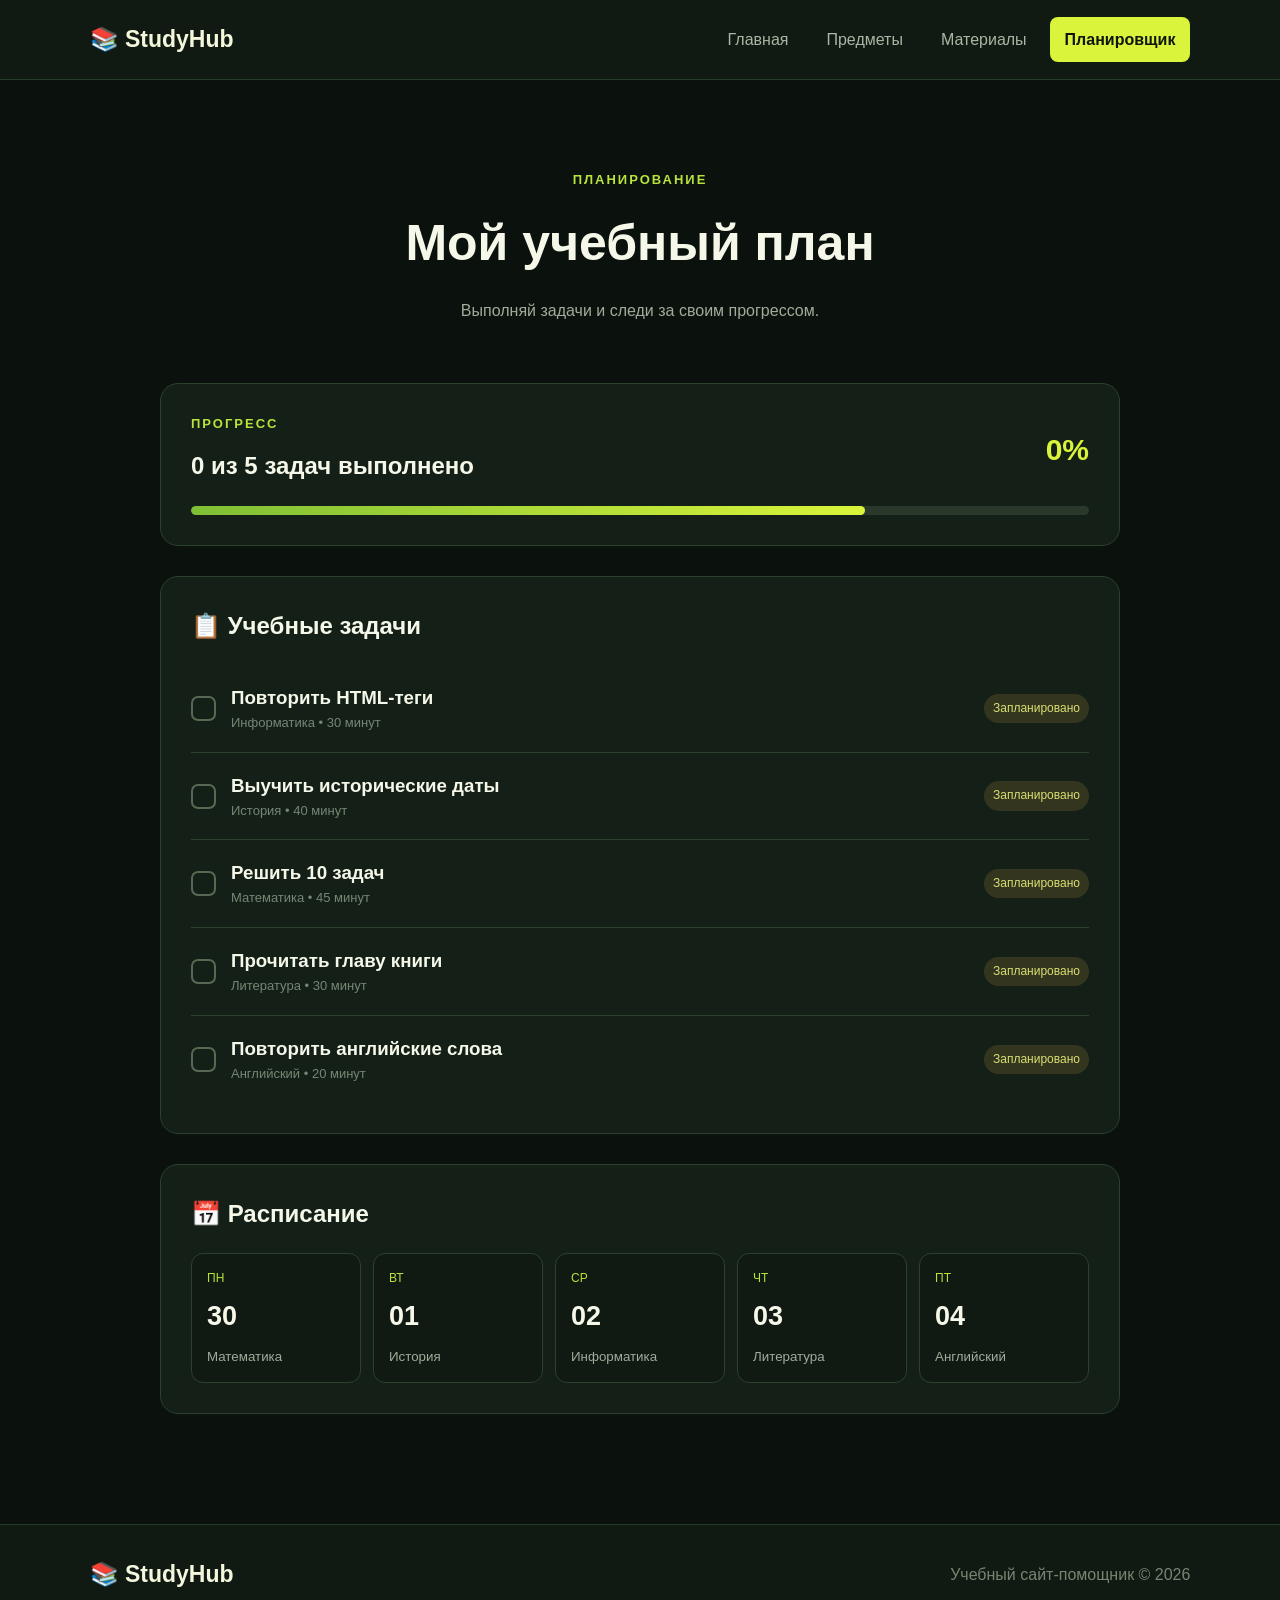
==== planner.html @ 67f16435 "Add files via upload" ====
<!DOCTYPE html>
<html lang="ru">

<head>

    <meta charset="UTF-8">

    <meta name="viewport"
          content="width=device-width, initial-scale=1.0">

    <title>StudyHub — Планировщик</title>

    <link rel="stylesheet" href="css/style.css">

</head>


<body>

<header class="header">

    <a href="index.html" class="logo">
        📚 StudyHub
    </a>

    <nav class="nav">

        <a href="index.html">
            Главная
        </a>

        <a href="subjects.html">
            Предметы
        </a>

        <a href="materials.html">
            Материалы
        </a>

        <a href="planner.html" class="active">
            Планировщик
        </a>

    </nav>

</header>


<main>

<section class="page-header">

    <p class="small-title">
        ПЛАНИРОВАНИЕ
    </p>

    <h1>
        Мой учебный план
    </h1>

    <p>
        Выполняй задачи и следи за своим прогрессом.
    </p>

</section>


<section class="planner">


    <div class="planner-progress">

        <div class="progress-header">

            <div>
                <p class="small-title">
                    ПРОГРЕСС
                </p>

                <h2>
                    0 из 5 задач выполнено
                </h2>
            </div>

            <strong class="percent">
                0%
            </strong>

        </div>

        <div class="progress">
            <div></div>
        </div>

    </div>


    <div class="tasks">

        <h2>
            📋 Учебные задачи
        </h2>


        <div class="task">

            <button class="checkbox"></button>

            <div class="task-info">

                <h3>
                    Повторить HTML-теги
                </h3>

                <p>
                    Информатика • 30 минут
                </p>

            </div>

            <span class="todo">
                Запланировано
            </span>

        </div>


        <div class="task">

            <button class="checkbox"></button>

            <div class="task-info">

                <h3>
                    Выучить исторические даты
                </h3>

                <p>
                    История • 40 минут
                </p>

            </div>

            <span class="todo">
                Запланировано
            </span>

        </div>


        <div class="task">

            <button class="checkbox"></button>

            <div class="task-info">

                <h3>
                    Решить 10 задач
                </h3>

                <p>
                    Математика • 45 минут
                </p>

            </div>

            <span class="todo">
                Запланировано
            </span>

        </div>


        <div class="task">

            <button class="checkbox"></button>

            <div class="task-info">

                <h3>
                    Прочитать главу книги
                </h3>

                <p>
                    Литература • 30 минут
                </p>

            </div>

            <span class="todo">
                Запланировано
            </span>

        </div>


        <div class="task">

            <button class="checkbox"></button>

            <div class="task-info">

                <h3>
                    Повторить английские слова
                </h3>

                <p>
                    Английский • 20 минут
                </p>

            </div>

            <span class="todo">
                Запланировано
            </span>

        </div>

    </div>


    <div class="schedule">

        <h2>
            📅 Расписание
        </h2>

        <div class="schedule-grid">

            <div class="day">
                <span>ПН</span>
                <strong>30</strong>
                <small>Математика</small>
            </div>

            <div class="day">
                <span>ВТ</span>
                <strong>01</strong>
                <small>История</small>
            </div>

            <div class="day">
                <span>СР</span>
                <strong>02</strong>
                <small>Информатика</small>
            </div>

            <div class="day">
                <span>ЧТ</span>
                <strong>03</strong>
                <small>Литература</small>
            </div>

            <div class="day">
                <span>ПТ</span>
                <strong>04</strong>
                <small>Английский</small>
            </div>

        </div>

    </div>

</section>

</main>


<footer class="footer">

    <div class="logo">
        📚 StudyHub
    </div>

    <p>
        Учебный сайт-помощник © 2026
    </p>

</footer>


<script src="js/script.js"></script>

</body>
</html>
---- css/style.css ----
* {
    margin: 0;
    padding: 0;
    box-sizing: border-box;
}

html {
    scroll-behavior: smooth;
}

body {
    font-family: Arial, Helvetica, sans-serif;
    background: #0b120d;
    color: #f5f7e8;
    line-height: 1.6;
    transition: opacity 0.3s;
}

a {
    color: inherit;
}

button {
    font-family: inherit;
}


/* =========================
   HEADER
========================= */

.header {
    min-height: 80px;
    padding: 0 7%;
    display: flex;
    align-items: center;
    justify-content: space-between;

    background: #101a12;
    border-bottom: 1px solid #263c28;

    position: sticky;
    top: 0;
    z-index: 100;
}

.logo {
    text-decoration: none;
    font-size: 23px;
    font-weight: bold;
    color: #f4f7dc;

    transition: 0.3s;
}

.logo:hover {
    color: #d9f43a;
    transform: scale(1.05);
}

.nav {
    display: flex;
    gap: 8px;
}

.nav a {
    text-decoration: none;
    color: #aab6a5;
    padding: 10px 15px;
    border-radius: 8px;
    transition: 0.3s;
}

.nav a:hover {
    color: #ffffff;
    background: #1c2c1e;
}

.nav a.active {
    color: #10150e;
    background: #d9f43a;
    font-weight: bold;
}


/* =========================
   HERO
========================= */

.hero {
    min-height: 650px;
    padding: 80px 7%;

    display: flex;
    align-items: center;
    justify-content: space-between;
    gap: 60px;

    background:
        radial-gradient(
            circle at 15% 30%,
            rgba(164, 210, 40, 0.16),
            transparent 35%
        ),
        radial-gradient(
            circle at 90% 70%,
            rgba(34, 197, 94, 0.10),
            transparent 35%
        );
}

.hero-text {
    max-width: 650px;
}

.small-title {
    color: #b8e33d;
    font-size: 13px;
    font-weight: bold;
    letter-spacing: 2px;
    margin-bottom: 12px;
}

.hero h1 {
    font-size: clamp(45px, 6vw, 75px);
    line-height: 1.05;
    margin-bottom: 25px;
}

.hero h1 span {
    color: #d9f43a;
}

.hero-description {
    color: #aab6a5;
    font-size: 18px;
    margin-bottom: 30px;
    max-width: 570px;
}

.buttons {
    display: flex;
    gap: 15px;
    flex-wrap: wrap;
}

.btn {
    display: inline-block;
    padding: 14px 24px;

    border-radius: 10px;

    background: #b8d92f;
    color: #11170d;

    text-decoration: none;
    font-weight: bold;

    transition: 0.3s;

    box-shadow:
        0 8px 25px rgba(184, 217, 47, 0.15);
}

.btn:hover {
    background: #d9f43a;
    transform: translateY(-4px);

    box-shadow:
        0 12px 35px rgba(184, 217, 47, 0.3);
}

.btn.outline {
    background: transparent;
    color: #d9f43a;

    border: 1px solid #536b35;
}

.btn.outline:hover {
    background: #192719;
    border-color: #b8d92f;
}


/* =========================
   HERO CARD
========================= */

.hero-card {
    width: 340px;
    padding: 35px;

    background: #142017;

    border: 1px solid #304b30;
    border-radius: 20px;

    transition: 0.4s;
}

.hero-card:hover {
    transform: translateY(-10px) rotate(1deg);

    border-color: #b8d92f;

    box-shadow:
        0 20px 50px rgba(130, 180, 40, 0.14);
}

.hero-icon {
    width: 70px;
    height: 70px;

    display: flex;
    align-items: center;
    justify-content: center;

    font-size: 35px;

    background: #263c1d;

    border: 1px solid #526c2c;

    border-radius: 15px;

    margin-bottom: 25px;
}

.hero-card p {
    color: #9fac9b;
    margin: 10px 0 25px;
}


/* =========================
   PROGRESS
========================= */

.progress-info {
    display: flex;
    justify-content: space-between;

    color: #aab6a5;

    font-size: 14px;

    margin-bottom: 7px;
}

.progress {
    width: 100%;
    height: 9px;

    background: #29382a;

    border-radius: 20px;
    overflow: hidden;
}

.progress div {
    width: 75%;
    height: 100%;

    background:
        linear-gradient(
            90deg,
            #7fbf35,
            #d9f43a
        );

    border-radius: 20px;

    transition: width 0.5s ease;
}


/* =========================
   SECTIONS
========================= */

.section {
    min-height: calc(100vh - 80px);

    
}

.section-title {
    margin-bottom: 40px;
}

.section-title h2 {
    font-size: 36px;
}

.cards {
    display: grid;
    grid-template-columns: repeat(3, 1fr);
    gap: 25px;
}

.card {
    padding: 30px;

    background: #142017;

    border: 1px solid #2b412e;
    border-radius: 16px;

    transition: 0.4s;

    position: relative;
    overflow: hidden;
}

.card:hover {
    transform: translateY(-10px);

    border-color: #9ec52d;

    box-shadow:
        0 20px 40px rgba(123, 170, 35, 0.12);
}

.card-icon {
    font-size: 35px;
    margin-bottom: 15px;
}

.card h3 {
    margin-bottom: 10px;
}

.card p {
    color: #9fac9b;
    margin-bottom: 20px;
}

.card a {
    color: #d9f43a;
    text-decoration: none;
    font-weight: bold;
}


/* =========================
   QUOTE
========================= */

.quote {
    margin: 0 7% 80px;

    padding: 35px;

    display: flex;
    align-items: center;
    gap: 25px;

    background:
        linear-gradient(
            120deg,
            #182417,
            #102016
        );

    border: 1px solid #3d5729;

    border-radius: 18px;
}

.quote span {
    font-size: 40px;
}

.quote p {
    color: #9fac9b;
}


/* =========================
   PAGE HEADER
========================= */

.page-header {
    text-align: center;

    padding: 90px 20px 60px;
}

.page-header h1 {
    font-size: 50px;
    margin-bottom: 15px;
}

.page-header > p:last-child {
    color: #9fac9b;
}


/* =========================
   SUBJECTS
========================= */

.subjects {
    padding: 0 7% 80px;

    display: grid;

    grid-template-columns: repeat(3, 1fr);

    gap: 25px;
}

.subject-card {
    padding: 30px;

    background: #142017;

    border: 1px solid #2b412e;

    border-radius: 18px;

    transition: 0.4s;

    position: relative;

    overflow: hidden;
}

.subject-card::before,
.material-card::before,
.card::before {
    content: "";

    position: absolute;

    width: 100px;
    height: 200%;

    background: rgba(220, 255, 100, 0.04);

    top: -50%;
    left: -150px;

    transform: rotate(25deg);

    transition: 0.7s;
}

.subject-card:hover::before,
.material-card:hover::before,
.card:hover::before {
    left: 120%;
}

.subject-card:hover {
    transform: translateY(-8px);

    border-color: #9ec52d;
}

.subject-icon {
    width: 65px;
    height: 65px;

    display: flex;
    align-items: center;
    justify-content: center;

    border-radius: 14px;

    font-size: 27px;
    font-weight: bold;

    margin-bottom: 20px;
}

.math {
    background: #33451c;
    color: #d9f43a;
}

.history {
    background: #49391a;
    color: #f5d85a;
}

.code {
    background: #153d2a;
    color: #4ade80;
}

.literature {
    background: #40351b;
    color: #e9e75a;
}

.english {
    background: #25401f;
    color: #a3e635;
}

.science {
    background: #173d2c;
    color: #86efac;
}

.subject-card p {
    color: #9fac9b;
    margin: 10px 0 20px;
}

.subject-card ul {
    list-style: none;
    margin-bottom: 25px;
}

.subject-card li {
    color: #b7c2b1;
    margin: 5px 0;
}

.subject-card li::before {
    content: "✓";
    color: #d9f43a;
    margin-right: 8px;
}

.subject-button {
    width: 100%;

    border: none;

    padding: 12px;

    border-radius: 9px;

    background: #b8d92f;

    color: #10150e;

    font-weight: bold;

    cursor: pointer;

    transition: 0.3s;
}

.subject-button:hover {
    background: #d9f43a;

    transform: scale(1.03);

    box-shadow:
        0 8px 25px rgba(184, 217, 47, 0.2);
}


/* =========================
   MATERIALS
========================= */

.materials {
    padding: 0 7% 80px;

    display: grid;

    grid-template-columns: repeat(3, 1fr);

    gap: 25px;
}

.material-card {
    padding: 28px;

    background: #142017;

    border: 1px solid #2b412e;

    border-radius: 16px;

    position: relative;

    overflow: hidden;

    transition: 0.4s;
}

.material-card:hover {
    transform: translateY(-8px);

    border-color: #9ec52d;
}

.material-top {
    display: flex;

    align-items: center;

    justify-content: space-between;

    margin-bottom: 25px;
}

.material-top span {
    font-size: 32px;
}

.material-top small {
    padding: 5px 10px;

    background: #30421c;

    color: #d9f43a;

    border-radius: 20px;
}

.material-card p {
    color: #9fac9b;

    margin: 10px 0 25px;
}

.material-button {
    border: none;

    background: none;

    color: #d9f43a;

    font-weight: bold;

    cursor: pointer;

    font-size: 15px;

    transition: 0.3s;
}

.material-button:hover {
    color: #f1ff75;

    transform: translateX(5px);
}


/* =========================
   PLANNER
========================= */

.planner {
    max-width: 1000px;

    margin: auto;

    padding: 0 20px 80px;
}

.planner-progress,
.tasks,
.schedule {
    background: #142017;

    border: 1px solid #2b412e;

    border-radius: 18px;

    padding: 30px;

    margin-bottom: 30px;
}

.progress-header {
    display: flex;

    justify-content: space-between;

    align-items: center;

    margin-bottom: 20px;
}

.percent {
    color: #d9f43a;

    font-size: 30px;
}

.tasks h2,
.schedule h2 {
    margin-bottom: 20px;
}

.task {
    display: flex;

    align-items: center;

    gap: 15px;

    padding: 18px 0;

    border-bottom: 1px solid #2b412e;
}

.task:last-child {
    border-bottom: none;
}

.checkbox {
    width: 25px;
    height: 25px;

    flex-shrink: 0;

    border: 2px solid #586953;

    border-radius: 7px;

    background: transparent;

    color: #10150e;

    cursor: pointer;

    transition: 0.3s;
}

.checkbox:hover {
    border-color: #b8d92f;
}

.task-info {
    flex: 1;
}

.task-info p {
    color: #778574;

    font-size: 13px;
}

.todo,
.done {
    padding: 5px 9px;

    border-radius: 20px;

    font-size: 12px;
}

.todo {
    background: #34351e;

    color: #d9df73;
}

.done {
    background: #19452d;

    color: #6ee7a0;
}

.task.completed .checkbox {
    background: #b8d92f;

    border-color: #b8d92f;
}

.task.completed .task-info h3 {
    text-decoration: line-through;

    color: #778574;
}


/* =========================
   SCHEDULE
========================= */

.schedule-grid {
    display: grid;

    grid-template-columns: repeat(5, 1fr);

    gap: 12px;
}

.day {
    min-height: 130px;

    padding: 15px;

    display: flex;

    flex-direction: column;

    justify-content: space-between;

    background: #101a12;

    border: 1px solid #2b412e;

    border-radius: 12px;

    transition: 0.3s;
}

.day:hover {
    border-color: #b8d92f;

    transform: translateY(-4px);

    background: #182519;
}

.day span {
    color: #b8e33d;

    font-size: 12px;
}

.day strong {
    font-size: 27px;
}

.day small {
    color: #9fac9b;
}


/* =========================
   MODAL
========================= */

.modal {
    position: fixed;

    inset: 0;

    background: rgba(4, 10, 5, 0.78);

    backdrop-filter: blur(8px);

    display: flex;

    align-items: center;

    justify-content: center;

    padding: 20px;

    z-index: 1000;

    opacity: 0;

    visibility: hidden;

    transition: 0.3s;
}

.modal.show {
    opacity: 1;

    visibility: visible;
}

.modal-content {
    width: 100%;

    max-width: 500px;

    padding: 35px;

    background: #142017;

    border: 1px solid #b8d92f;

    border-radius: 20px;

    position: relative;

    transform: scale(0.8);

    transition: 0.3s;

    box-shadow:
        0 20px 70px rgba(140, 190, 40, 0.2);
}

.modal.show .modal-content {
    transform: scale(1);
}

.close {
    position: absolute;

    right: 15px;
    top: 15px;

    width: 35px;
    height: 35px;

    border: none;

    border-radius: 50%;

    background: #29382a;

    color: white;

    font-size: 22px;

    cursor: pointer;

    transition: 0.3s;
}

.close:hover {
    background: #b8d92f;

    color: #11170d;

    transform: rotate(90deg);
}

.modal-content h2 {
    margin-bottom: 15px;

    color: #d9f43a;
}

.modal-content p {
    color: #aab6a5;
}

.modal-tip {
    margin-top: 20px;

    padding: 15px;

    border-left: 3px solid #d9f43a;

    background: #101a12;

    border-radius: 8px;
}


/* =========================
   FOOTER
========================= */

.footer {
    min-height: 100px;

    padding: 30px 7%;

    display: flex;

    align-items: center;

    justify-content: space-between;

    background: #101a12;

    border-top: 1px solid #263c28;
}

.footer p {
    color: #778574;
}


/* =========================
   ANIMATION
========================= */

.animate {
    opacity: 0;

    transform: translateY(40px);

    transition: 0.7s ease;
}

.animate.show {
    opacity: 1;

    transform: translateY(0);
}

.button-click {
    transform: scale(0.94) !important;
}


/* =========================
   MOBILE
========================= */

@media (max-width: 900px) {

    .header {
        flex-direction: column;

        gap: 15px;

        padding: 20px;
    }

    .nav {
        flex-wrap: wrap;

        justify-content: center;
    }

    .hero {
        flex-direction: column;

        text-align: center;
    }

    .hero-description {
        margin-left: auto;

        margin-right: auto;
    }

    .buttons {
        justify-content: center;
    }

    .cards {
        grid-template-columns: 1fr;
    }

    .subjects {
        grid-template-columns: repeat(2, 1fr);
    }

    .materials {
        grid-template-columns: repeat(2, 1fr);
    }
}


@media (max-width: 600px) {

    .hero {
        padding: 60px 5%;
    }

    .hero-card {
        width: 100%;
    }

    .hero h1 {
        font-size: 42px;
    }

    .page-header h1 {
        font-size: 38px;
    }

    .subjects,
    .materials {
        grid-template-columns: 1fr;

        padding-left: 5%;
        padding-right: 5%;
    }

    .schedule-grid {
        grid-template-columns: 1fr;
    }

    .task {
        align-items: flex-start;
    }

    .todo,
    .done {
        display: none;
    }

    .quote {
        margin-left: 5%;
        margin-right: 5%;
    }

    .footer {
        flex-direction: column;

        gap: 15px;

        text-align: center;
    }
}
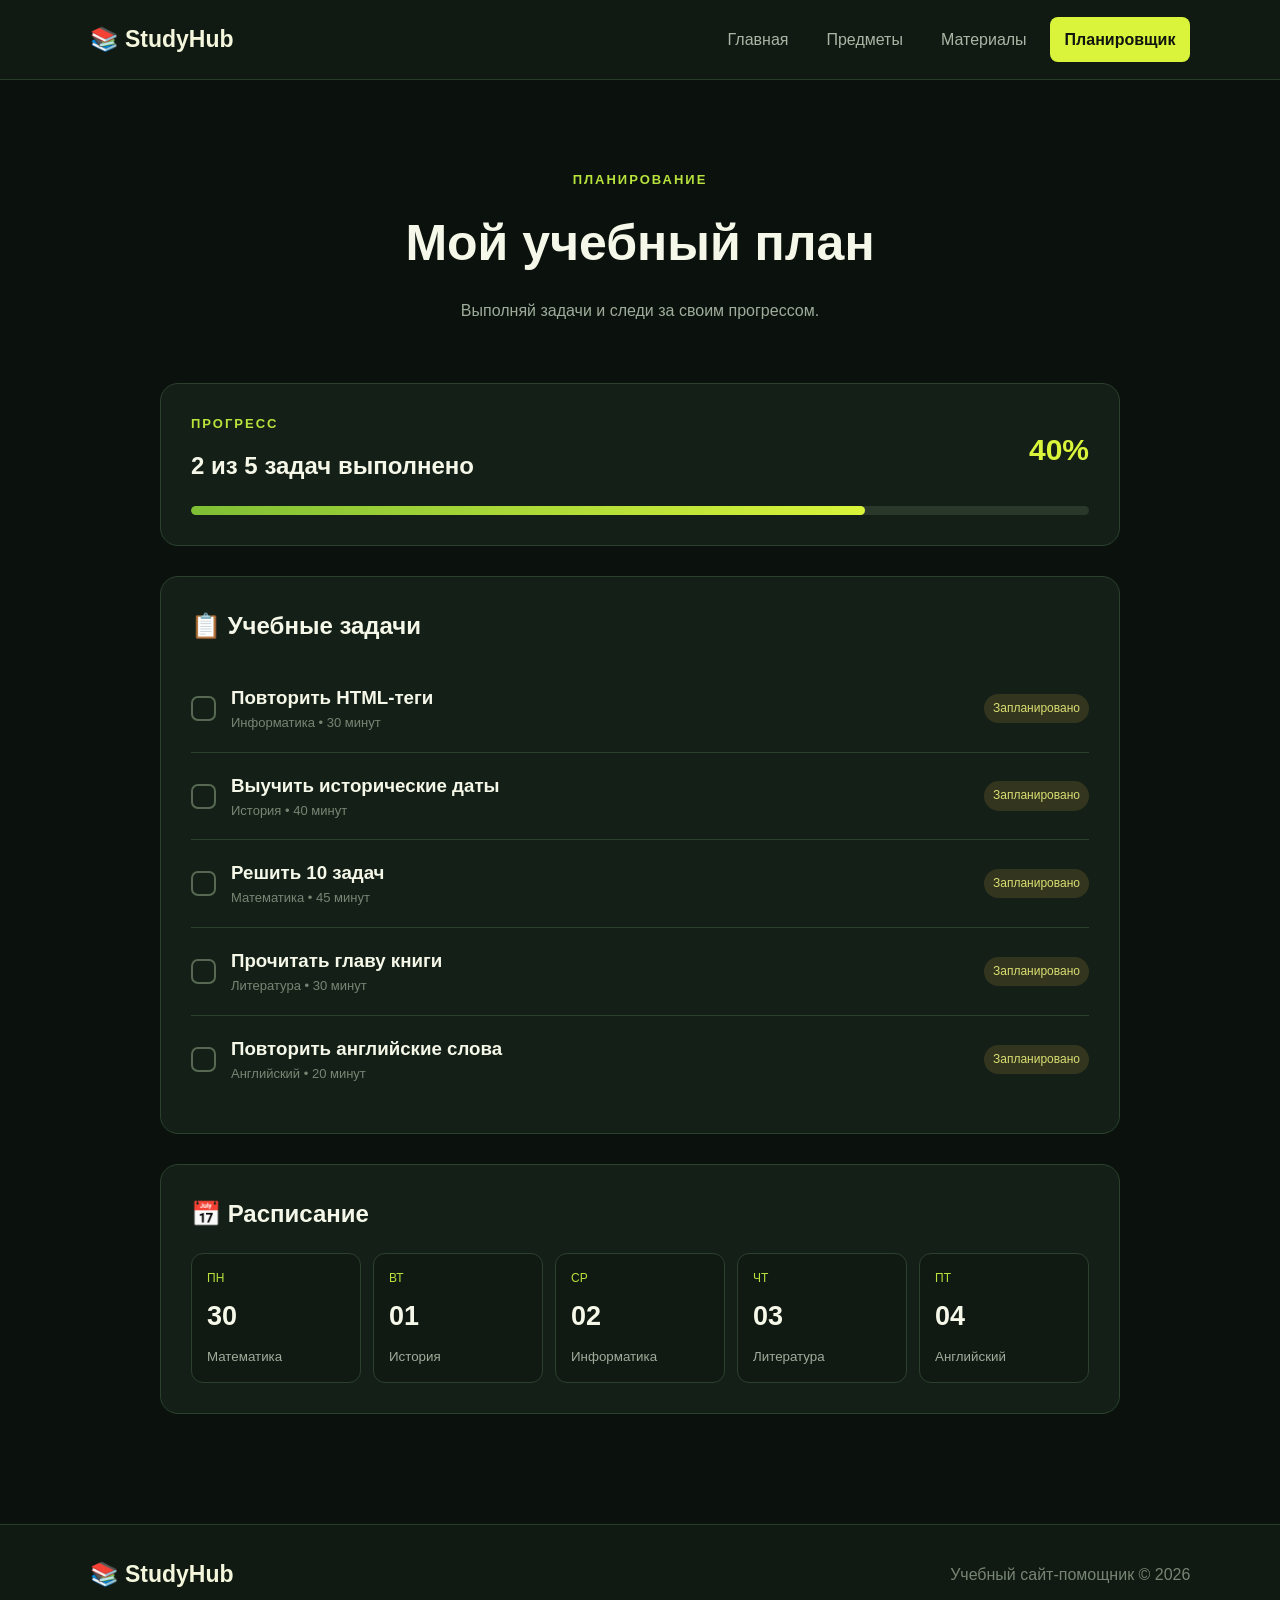
==== commit d9428525: "Update planner.html" ====
--- a/planner.html
+++ b/planner.html
@@ -78,12 +78,12 @@
                 </p>
 
                 <h2>
-                    0 из 5 задач выполнено
+                    2 из 5 задач выполнено
                 </h2>
             </div>
 
             <strong class="percent">
-                0%
+                40%
             </strong>
 
         </div>
@@ -282,4 +282,4 @@
 <script src="js/script.js"></script>
 
 </body>
-</html>+</html>
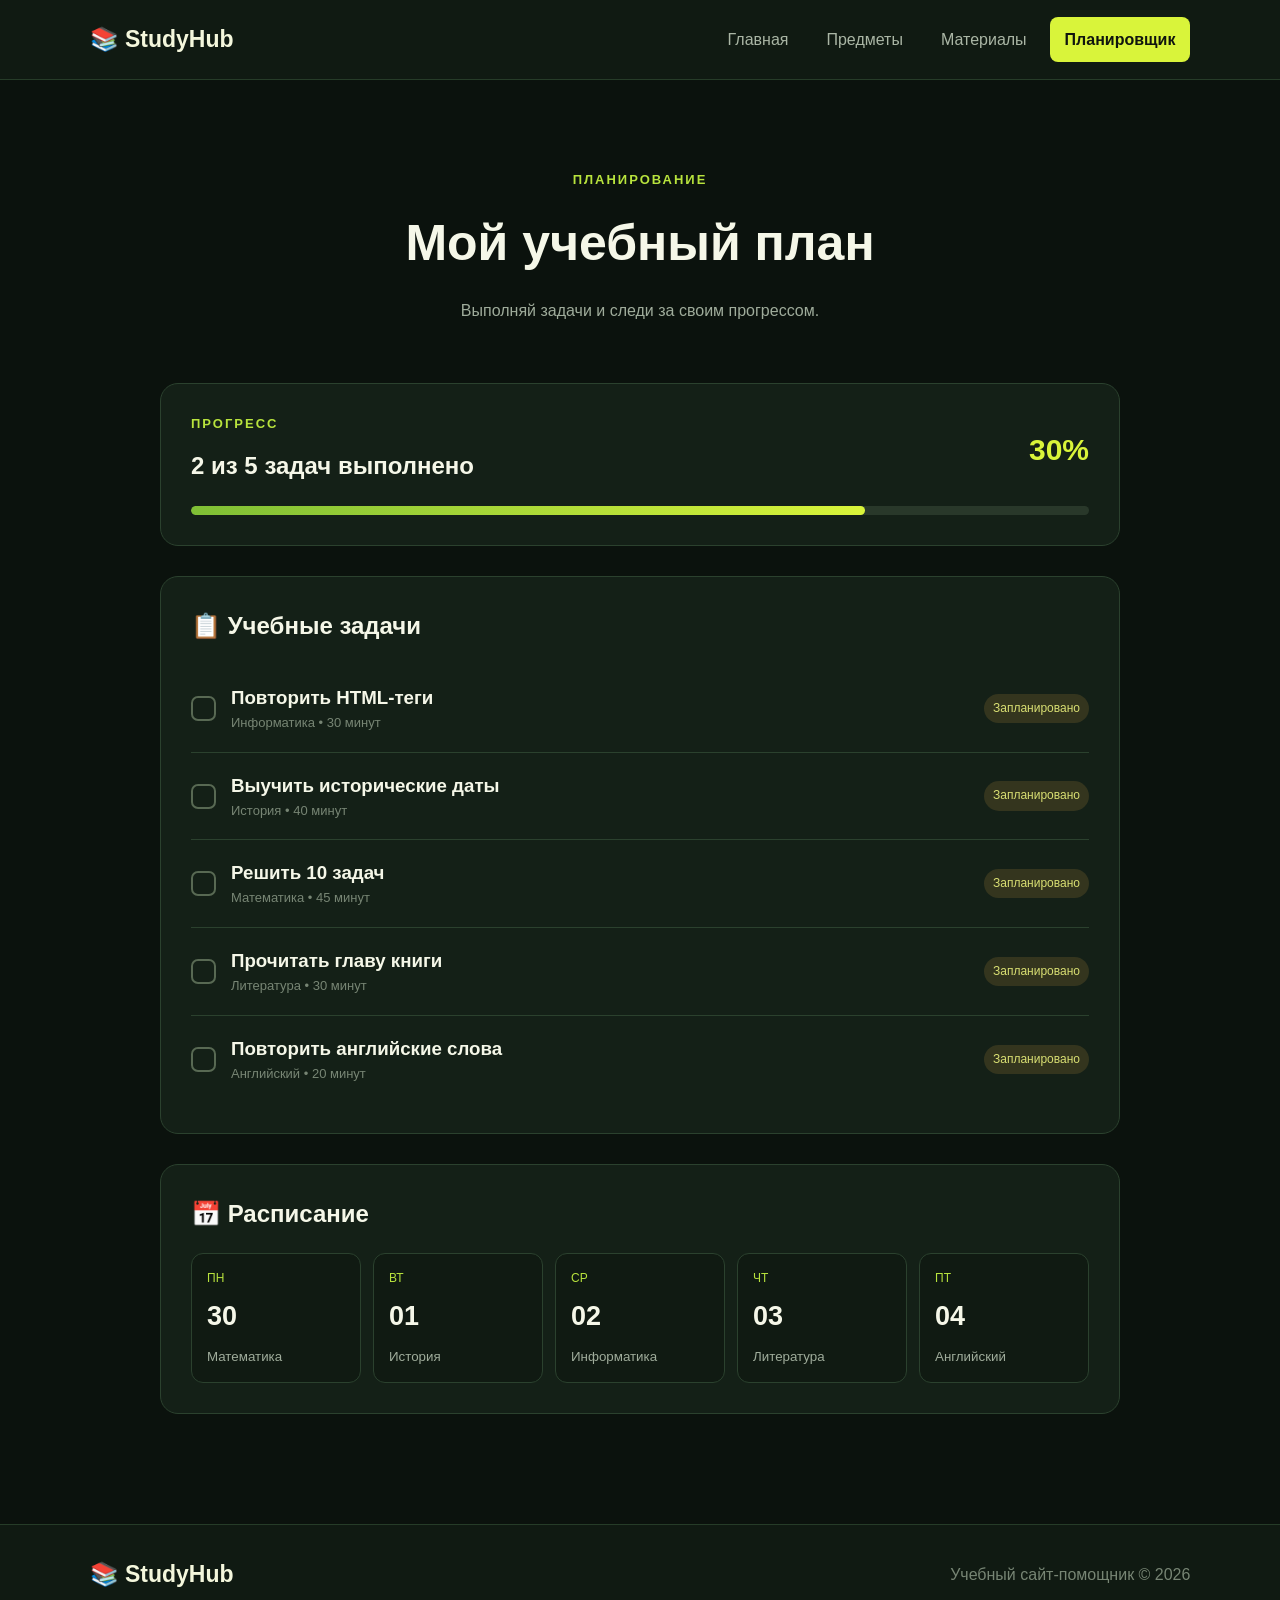
==== commit a25a01f7: "Update planner.html" ====
--- a/planner.html
+++ b/planner.html
@@ -83,7 +83,7 @@
             </div>
 
             <strong class="percent">
-                40%
+                30%
             </strong>
 
         </div>
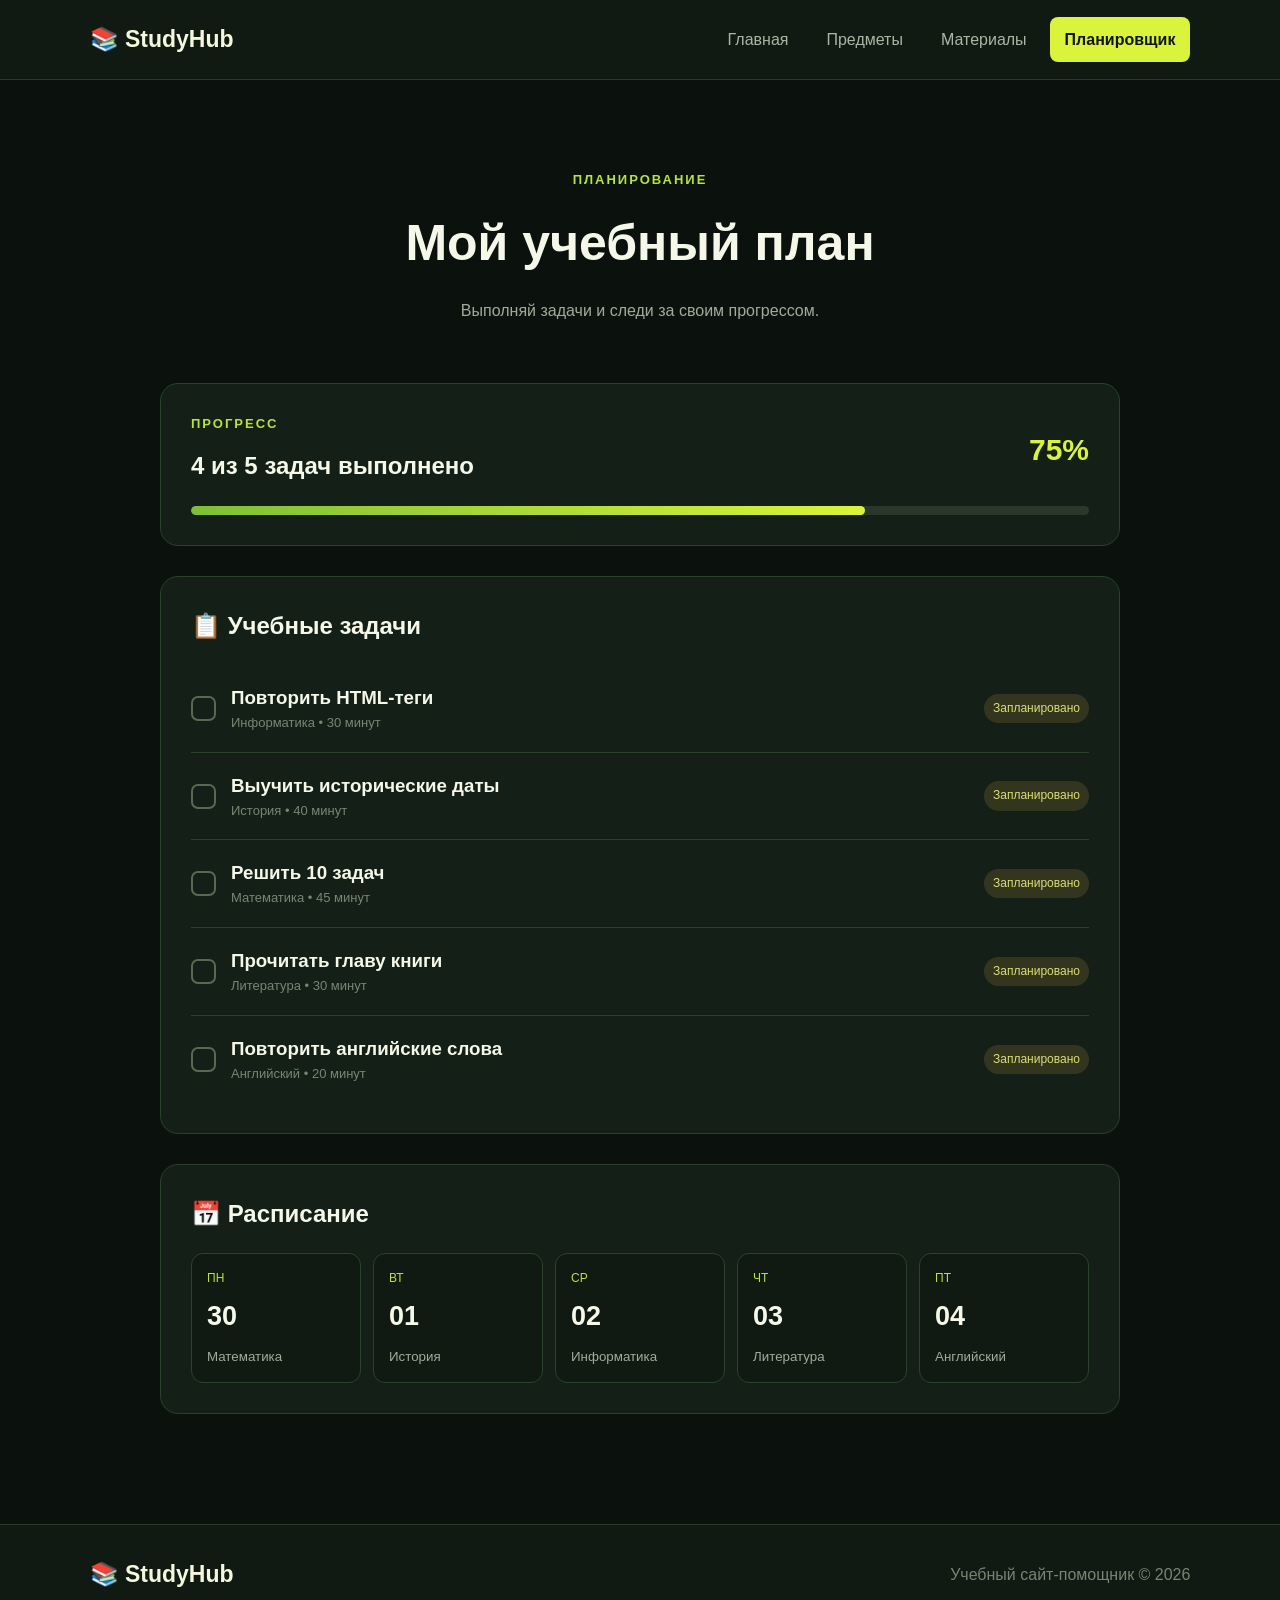
==== commit 23fd9ac4: "Update planner.html" ====
--- a/planner.html
+++ b/planner.html
@@ -78,12 +78,12 @@
                 </p>
 
                 <h2>
-                    2 из 5 задач выполнено
+                    4 из 5 задач выполнено
                 </h2>
             </div>
 
             <strong class="percent">
-                30%
+                75%
             </strong>
 
         </div>
